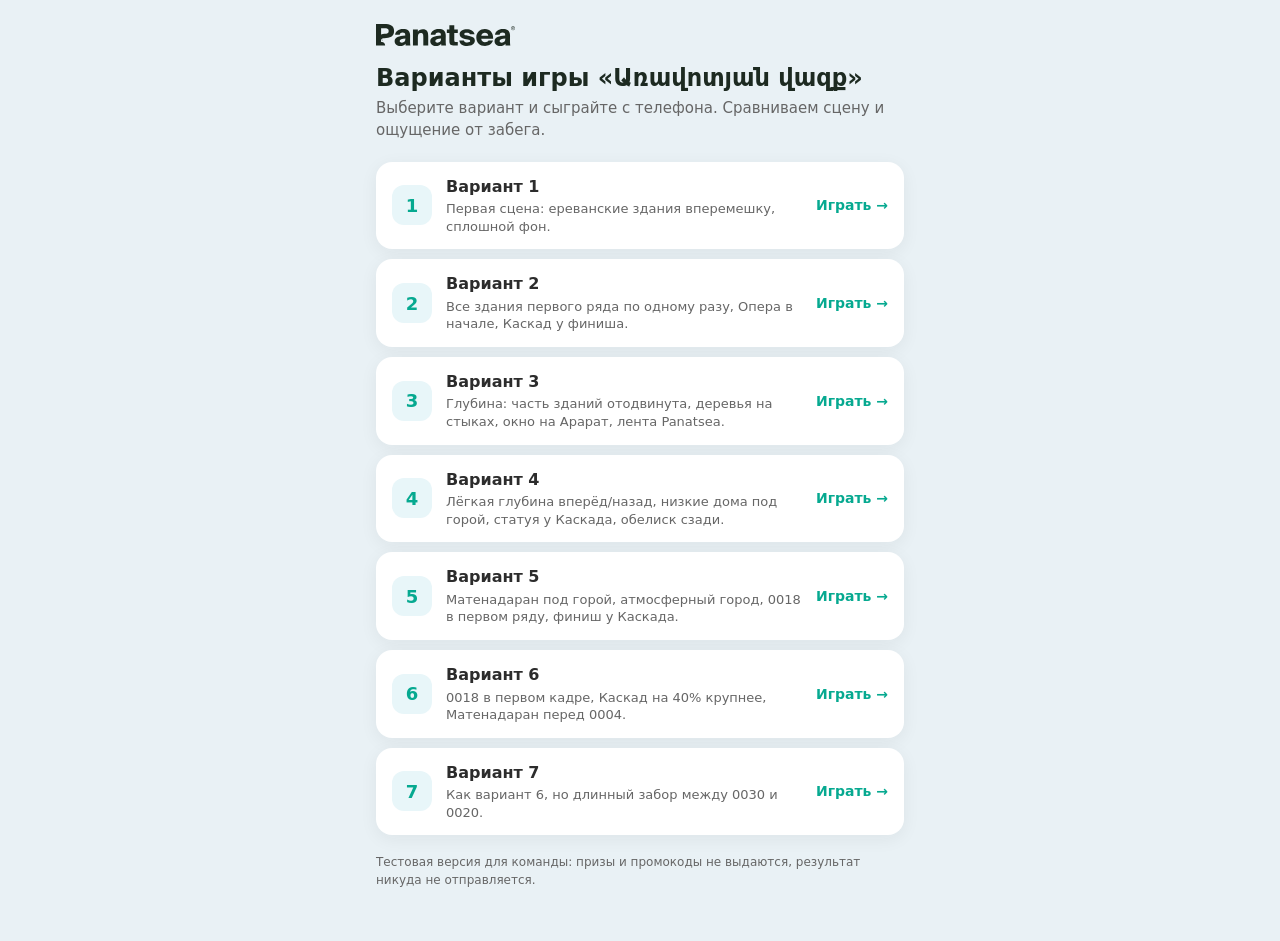
==== index.html @ b71272b9 "Первая публикация вариантов 1–7 для просмотра Co-Authored-By: Claude Opus 5.5 <noreply@anthropic.com" ====
<!doctype html>
<html lang="ru">
<head>
  <meta charset="utf-8">
  <meta name="viewport" content="width=device-width, initial-scale=1, viewport-fit=cover">
  <meta name="robots" content="noindex, nofollow">
  <title>Panatsea — варианты игры</title>
  <link rel="stylesheet" href="v1/brand/tokens.css">
  <style>
    * { box-sizing: border-box; }
    body { margin: 0; font-family: system-ui, -apple-system, sans-serif; background: var(--pn-ill-sky-low); color: var(--pn-text); }
    main { max-width: 560px; margin: 0 auto; padding: calc(env(safe-area-inset-top) + 24px) 16px 40px; }
    img.logo { height: 22px; display: block; margin-bottom: 18px; }
    h1 { font-size: 24px; margin: 0 0 6px; color: var(--pn-logo); }
    p.lead { margin: 0 0 20px; font-size: 15px; line-height: 1.45; color: var(--pn-text-muted); }
    .card { display: flex; align-items: center; gap: 14px; background: #fff; border-radius: 16px; padding: 14px 16px; margin-bottom: 10px;
      text-decoration: none; color: inherit; box-shadow: 0 4px 18px rgba(29,42,33,.06); }
    .card:active { transform: scale(.99); }
    .num { flex: none; width: 40px; height: 40px; border-radius: 12px; background: var(--pn-bg-mint); color: var(--pn-accent);
      display: flex; align-items: center; justify-content: center; font-weight: 700; font-size: 18px; }
    .txt { flex: 1; display: flex; flex-direction: column; gap: 3px; font-size: 13px; line-height: 1.35; color: var(--pn-text-muted); }
    .txt b { font-size: 16px; color: var(--pn-text-strong); }
    .go { flex: none; font-size: 14px; font-weight: 600; color: var(--pn-accent); }
    .note { font-size: 12px; color: var(--pn-text-muted); margin-top: 18px; line-height: 1.5; }
  </style>
</head>
<body>
  <main>
    <img class="logo" src="v1/assets/logo/panatsea-logo.svg" alt="Panatsea">
    <h1>Варианты игры «Առավոտյան վազք»</h1>
    <p class="lead">Выберите вариант и сыграйте с телефона. Сравниваем сцену и ощущение от забега.</p>

      <a class="card" href="v1/">
        <span class="num">1</span>
        <span class="txt"><b>Вариант 1</b><span>Первая сцена: ереванские здания вперемешку, сплошной фон.</span></span>
        <span class="go">Играть →</span>
      </a>
      <a class="card" href="v2/">
        <span class="num">2</span>
        <span class="txt"><b>Вариант 2</b><span>Все здания первого ряда по одному разу, Опера в начале, Каскад у финиша.</span></span>
        <span class="go">Играть →</span>
      </a>
      <a class="card" href="v3/">
        <span class="num">3</span>
        <span class="txt"><b>Вариант 3</b><span>Глубина: часть зданий отодвинута, деревья на стыках, окно на Арарат, лента Panatsea.</span></span>
        <span class="go">Играть →</span>
      </a>
      <a class="card" href="v4/">
        <span class="num">4</span>
        <span class="txt"><b>Вариант 4</b><span>Лёгкая глубина вперёд/назад, низкие дома под горой, статуя у Каскада, обелиск сзади.</span></span>
        <span class="go">Играть →</span>
      </a>
      <a class="card" href="v5/">
        <span class="num">5</span>
        <span class="txt"><b>Вариант 5</b><span>Матенадаран под горой, атмосферный город, 0018 в первом ряду, финиш у Каскада.</span></span>
        <span class="go">Играть →</span>
      </a>
      <a class="card" href="v6/">
        <span class="num">6</span>
        <span class="txt"><b>Вариант 6</b><span>0018 в первом кадре, Каскад на 40% крупнее, Матенадаран перед 0004.</span></span>
        <span class="go">Играть →</span>
      </a>
      <a class="card" href="v7/">
        <span class="num">7</span>
        <span class="txt"><b>Вариант 7</b><span>Как вариант 6, но длинный забор между 0030 и 0020.</span></span>
        <span class="go">Играть →</span>
      </a>
    <p class="note">Тестовая версия для команды: призы и промокоды не выдаются, результат никуда не отправляется.</p>
  </main>
</body>
</html>
---- v1/brand/tokens.css ----
/* Panatsea — цветовые токены для игры.
   Взяты с panatsea.net, логотипа и этикетки (24.11.2026). Описание — brand/colors.md */
:root {
  /* основа (сайт) */
  --pn-accent: #06A990;
  --pn-accent-hover: #058F7B;
  --pn-text: #434343;
  --pn-text-strong: #2C2C2C;
  --pn-text-muted: #666666;
  --pn-bg: #FFFFFF;
  --pn-bg-soft: #EBF7FF;
  --pn-bg-mint: #E8F6F9;
  --pn-line: #87CBD7;
  --pn-coral: #F05638;

  /* логотип */
  --pn-logo: #1D2A21;

  /* цвета линеек (сайт) */
  --pn-line-green: #06A990;
  --pn-line-coral: #F05638;
  --pn-line-yellow: #FFBF1A;
  --pn-line-pink: #F03860;
  --pn-line-sky: #50CFE0;
  --pn-line-blue: #5080E0;

  /* шрифты: платные оригиналы → бесплатная замена */
  --pn-font-head: "PP Editorial New", "Noto Serif Armenian", Georgia, serif;
  --pn-font-text: "Suisse Intl", "Noto Sans Armenian", system-ui, sans-serif;
}

/* упаковка протеиновых йогуртов p12–p14 — приблизительно по фото, см. colors.md */
:root {
  --pn-cup-mango: #C9A3D8;
  --pn-cup-mango-accent: #8A55B0;
  --pn-cup-berry: #9FCBE8;
  --pn-cup-berry-accent: #E8536B;
  --pn-cup-pistachio: #A9C28A;
  --pn-cup-pistachio-accent: #6F7F45;
  --pn-photo-bg: #F6E6E8;
}

/* иллюстрация игры «Забег» — добавлено 24.11.2026, подтвердить у владельца (OPEN_QUESTIONS.md, п. 13) */
:root {
  --pn-ill-sky-top: #BBD4E5;     /* небо — мягкий голубой, приглушённый */
  --pn-ill-sky-low: #E9F1F5;
  --pn-ill-haze: #D9E4EB;        /* воздушная дымка для дальних планов */
  --pn-ill-sun: #FFF0CF;
  --pn-ill-ararat: #CFD9E6;
  --pn-ill-snow: #FFFFFF;
  --pn-ill-tuff: #E9BCA8;        /* розовый туф ереванских домов */
  --pn-ill-tuff-far: #F1D3C4;
  --pn-ill-window: #FBEDE4;
  --pn-ill-street: #EFE6E1;
  --pn-ill-road: #D9CCC6;
  --pn-ill-skin: #E2AD8A;
  --pn-ill-skin-shade: #C98E6A;
  --pn-ill-hair: #3B2A22;
}

/* бегунья по референсу владельца (24.11.2026): легинсы и носки */
:root {
  --pn-ill-leggings: #3B3E52;
  --pn-ill-sock: #FFFFFF;
}

/* дальний горизонт города (силуэты) — 24.11.2026 */
:root {
  --pn-ill-city-far: #DCDCDC;
  --pn-ill-city-far-2: #D1D3D6;
  --pn-ill-city-window: #E9EDF0;
}
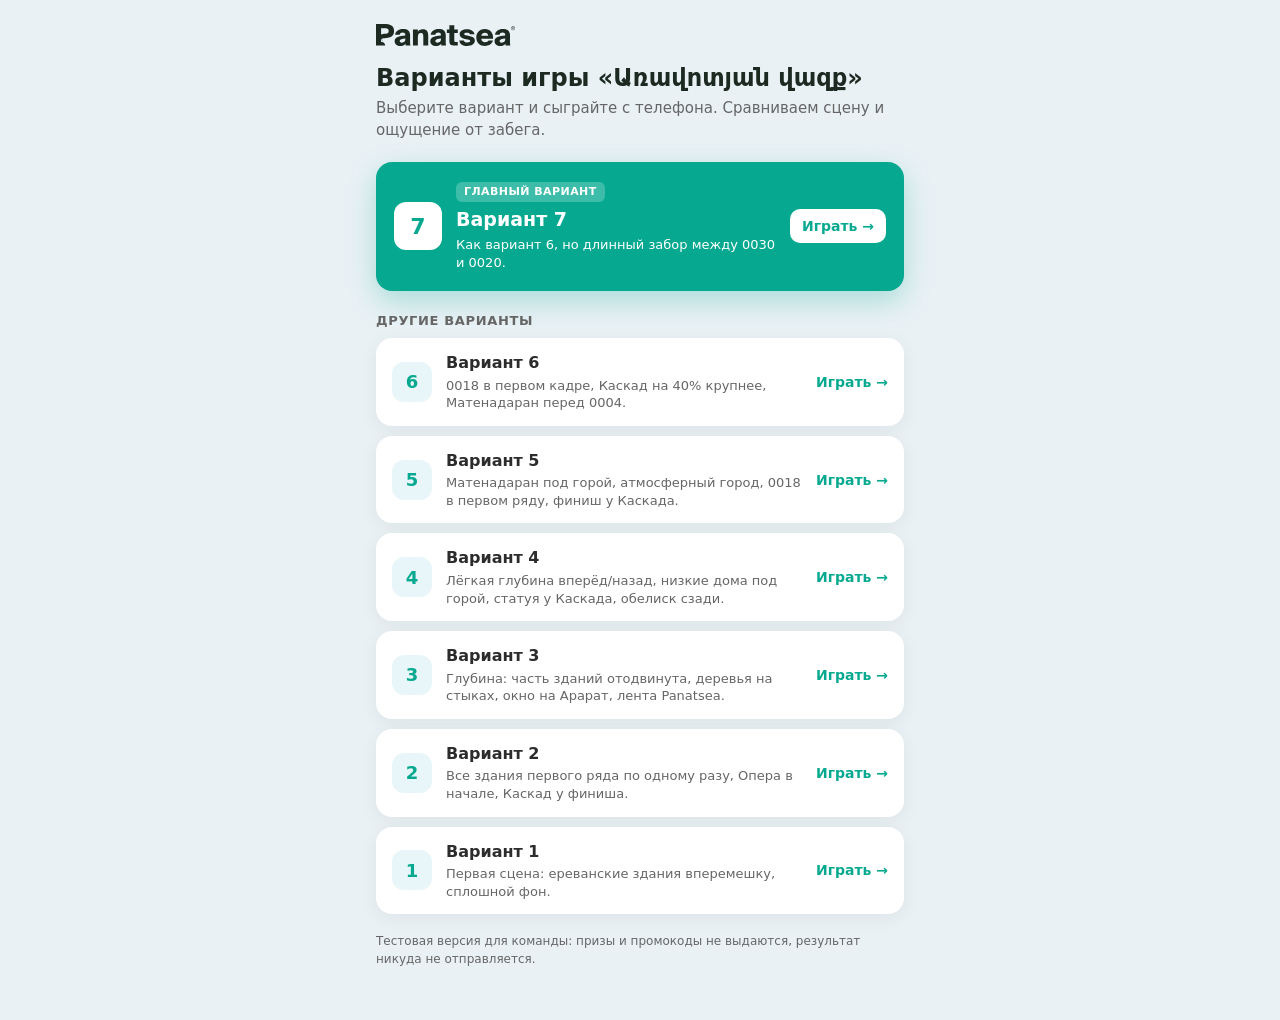
==== commit 69d2b95b: "Вариант 7 — главный, наверху списка Co-Authored-By: Claude Opus 5.5 <noreply@anthropic.com>" ====
--- a/index.html
+++ b/index.html
@@ -21,6 +21,15 @@
     .txt { flex: 1; display: flex; flex-direction: column; gap: 3px; font-size: 13px; line-height: 1.35; color: var(--pn-text-muted); }
     .txt b { font-size: 16px; color: var(--pn-text-strong); }
     .go { flex: none; font-size: 14px; font-weight: 600; color: var(--pn-accent); }
+    .card.main { background: var(--pn-accent); color: #fff; padding: 20px 18px; margin-bottom: 22px;
+      box-shadow: 0 10px 28px rgba(6,169,144,.28); }
+    .card.main .num { background: #fff; color: var(--pn-accent); width: 48px; height: 48px; font-size: 22px; }
+    .card.main .txt, .card.main .txt b, .card.main .go { color: #fff; }
+    .card.main .txt b { font-size: 19px; }
+    .card.main .go { background: #fff; color: var(--pn-accent); padding: 9px 12px; border-radius: 10px; }
+    .badge { align-self: flex-start; background: rgba(255,255,255,.22); color: #fff; font-size: 11px; font-weight: 700;
+      letter-spacing: .04em; text-transform: uppercase; padding: 3px 8px; border-radius: 6px; margin-bottom: 2px; }
+    h2 { font-size: 13px; font-weight: 600; color: var(--pn-text-muted); text-transform: uppercase; letter-spacing: .05em; margin: 4px 0 10px; }
     .note { font-size: 12px; color: var(--pn-text-muted); margin-top: 18px; line-height: 1.5; }
   </style>
 </head>
@@ -30,9 +39,30 @@
     <h1>Варианты игры «Առավոտյան վազք»</h1>
     <p class="lead">Выберите вариант и сыграйте с телефона. Сравниваем сцену и ощущение от забега.</p>
 
-      <a class="card" href="v1/">
-        <span class="num">1</span>
-        <span class="txt"><b>Вариант 1</b><span>Первая сцена: ереванские здания вперемешку, сплошной фон.</span></span>
+      <a class="card main" href="v7/">
+        <span class="num">7</span>
+        <span class="txt"><span class="badge">Главный вариант</span><b>Вариант 7</b><span>Как вариант 6, но длинный забор между 0030 и 0020.</span></span>
+        <span class="go">Играть →</span>
+      </a>
+      <h2>Другие варианты</h2>
+      <a class="card" href="v6/">
+        <span class="num">6</span>
+        <span class="txt"><b>Вариант 6</b><span>0018 в первом кадре, Каскад на 40% крупнее, Матенадаран перед 0004.</span></span>
+        <span class="go">Играть →</span>
+      </a>
+      <a class="card" href="v5/">
+        <span class="num">5</span>
+        <span class="txt"><b>Вариант 5</b><span>Матенадаран под горой, атмосферный город, 0018 в первом ряду, финиш у Каскада.</span></span>
+        <span class="go">Играть →</span>
+      </a>
+      <a class="card" href="v4/">
+        <span class="num">4</span>
+        <span class="txt"><b>Вариант 4</b><span>Лёгкая глубина вперёд/назад, низкие дома под горой, статуя у Каскада, обелиск сзади.</span></span>
+        <span class="go">Играть →</span>
+      </a>
+      <a class="card" href="v3/">
+        <span class="num">3</span>
+        <span class="txt"><b>Вариант 3</b><span>Глубина: часть зданий отодвинута, деревья на стыках, окно на Арарат, лента Panatsea.</span></span>
         <span class="go">Играть →</span>
       </a>
       <a class="card" href="v2/">
@@ -40,29 +70,9 @@
         <span class="txt"><b>Вариант 2</b><span>Все здания первого ряда по одному разу, Опера в начале, Каскад у финиша.</span></span>
         <span class="go">Играть →</span>
       </a>
-      <a class="card" href="v3/">
-        <span class="num">3</span>
-        <span class="txt"><b>Вариант 3</b><span>Глубина: часть зданий отодвинута, деревья на стыках, окно на Арарат, лента Panatsea.</span></span>
-        <span class="go">Играть →</span>
-      </a>
-      <a class="card" href="v4/">
-        <span class="num">4</span>
-        <span class="txt"><b>Вариант 4</b><span>Лёгкая глубина вперёд/назад, низкие дома под горой, статуя у Каскада, обелиск сзади.</span></span>
-        <span class="go">Играть →</span>
-      </a>
-      <a class="card" href="v5/">
-        <span class="num">5</span>
-        <span class="txt"><b>Вариант 5</b><span>Матенадаран под горой, атмосферный город, 0018 в первом ряду, финиш у Каскада.</span></span>
-        <span class="go">Играть →</span>
-      </a>
-      <a class="card" href="v6/">
-        <span class="num">6</span>
-        <span class="txt"><b>Вариант 6</b><span>0018 в первом кадре, Каскад на 40% крупнее, Матенадаран перед 0004.</span></span>
-        <span class="go">Играть →</span>
-      </a>
-      <a class="card" href="v7/">
-        <span class="num">7</span>
-        <span class="txt"><b>Вариант 7</b><span>Как вариант 6, но длинный забор между 0030 и 0020.</span></span>
+      <a class="card" href="v1/">
+        <span class="num">1</span>
+        <span class="txt"><b>Вариант 1</b><span>Первая сцена: ереванские здания вперемешку, сплошной фон.</span></span>
         <span class="go">Играть →</span>
       </a>
     <p class="note">Тестовая версия для команды: призы и промокоды не выдаются, результат никуда не отправляется.</p>
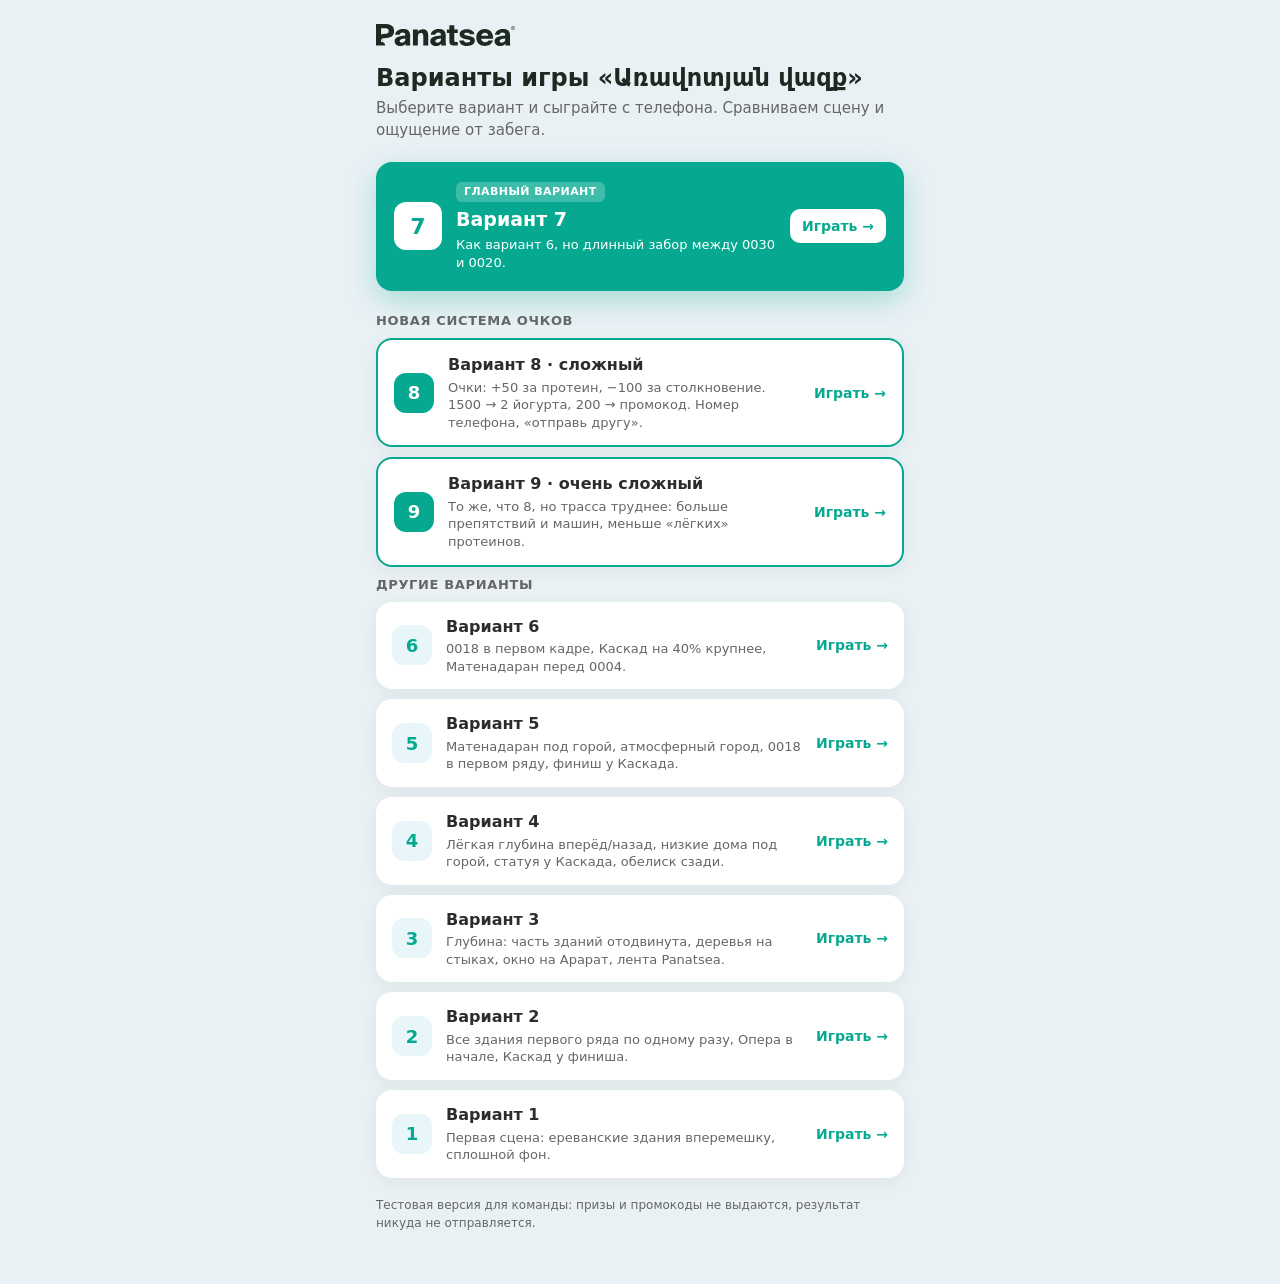
==== commit 24c787a3: "Варианты 8 и 9: система очков (сложный и очень сложный) Co-Authored-By: Claude Opus 5.5 <noreply@ant" ====
--- a/index.html
+++ b/index.html
@@ -29,6 +29,8 @@
     .card.main .go { background: #fff; color: var(--pn-accent); padding: 9px 12px; border-radius: 10px; }
     .badge { align-self: flex-start; background: rgba(255,255,255,.22); color: #fff; font-size: 11px; font-weight: 700;
       letter-spacing: .04em; text-transform: uppercase; padding: 3px 8px; border-radius: 6px; margin-bottom: 2px; }
+    .card.new { border: 2px solid var(--pn-accent); }
+    .card.new .num { background: var(--pn-accent); color: #fff; }
     h2 { font-size: 13px; font-weight: 600; color: var(--pn-text-muted); text-transform: uppercase; letter-spacing: .05em; margin: 4px 0 10px; }
     .note { font-size: 12px; color: var(--pn-text-muted); margin-top: 18px; line-height: 1.5; }
   </style>
@@ -42,6 +44,17 @@
       <a class="card main" href="v7/">
         <span class="num">7</span>
         <span class="txt"><span class="badge">Главный вариант</span><b>Вариант 7</b><span>Как вариант 6, но длинный забор между 0030 и 0020.</span></span>
+        <span class="go">Играть →</span>
+      </a>
+      <h2>Новая система очков</h2>
+      <a class="card new" href="v8/">
+        <span class="num">8</span>
+        <span class="txt"><b>Вариант 8 · сложный</b><span>Очки: +50 за протеин, −100 за столкновение. 1500 → 2 йогурта, 200 → промокод. Номер телефона, «отправь другу».</span></span>
+        <span class="go">Играть →</span>
+      </a>
+      <a class="card new" href="v9/">
+        <span class="num">9</span>
+        <span class="txt"><b>Вариант 9 · очень сложный</b><span>То же, что 8, но трасса труднее: больше препятствий и машин, меньше «лёгких» протеинов.</span></span>
         <span class="go">Играть →</span>
       </a>
       <h2>Другие варианты</h2>
--- a/v1/brand/tokens.css
+++ b/v1/brand/tokens.css
@@ -70,3 +70,8 @@
   --pn-ill-city-far-2: #D1D3D6;
   --pn-ill-city-window: #E9EDF0;
 }
+
+/* внешние сервисы (кнопки «поделиться») — 27.11.2026 */
+:root {
+  --pn-ext-whatsapp: #25D366;
+}
